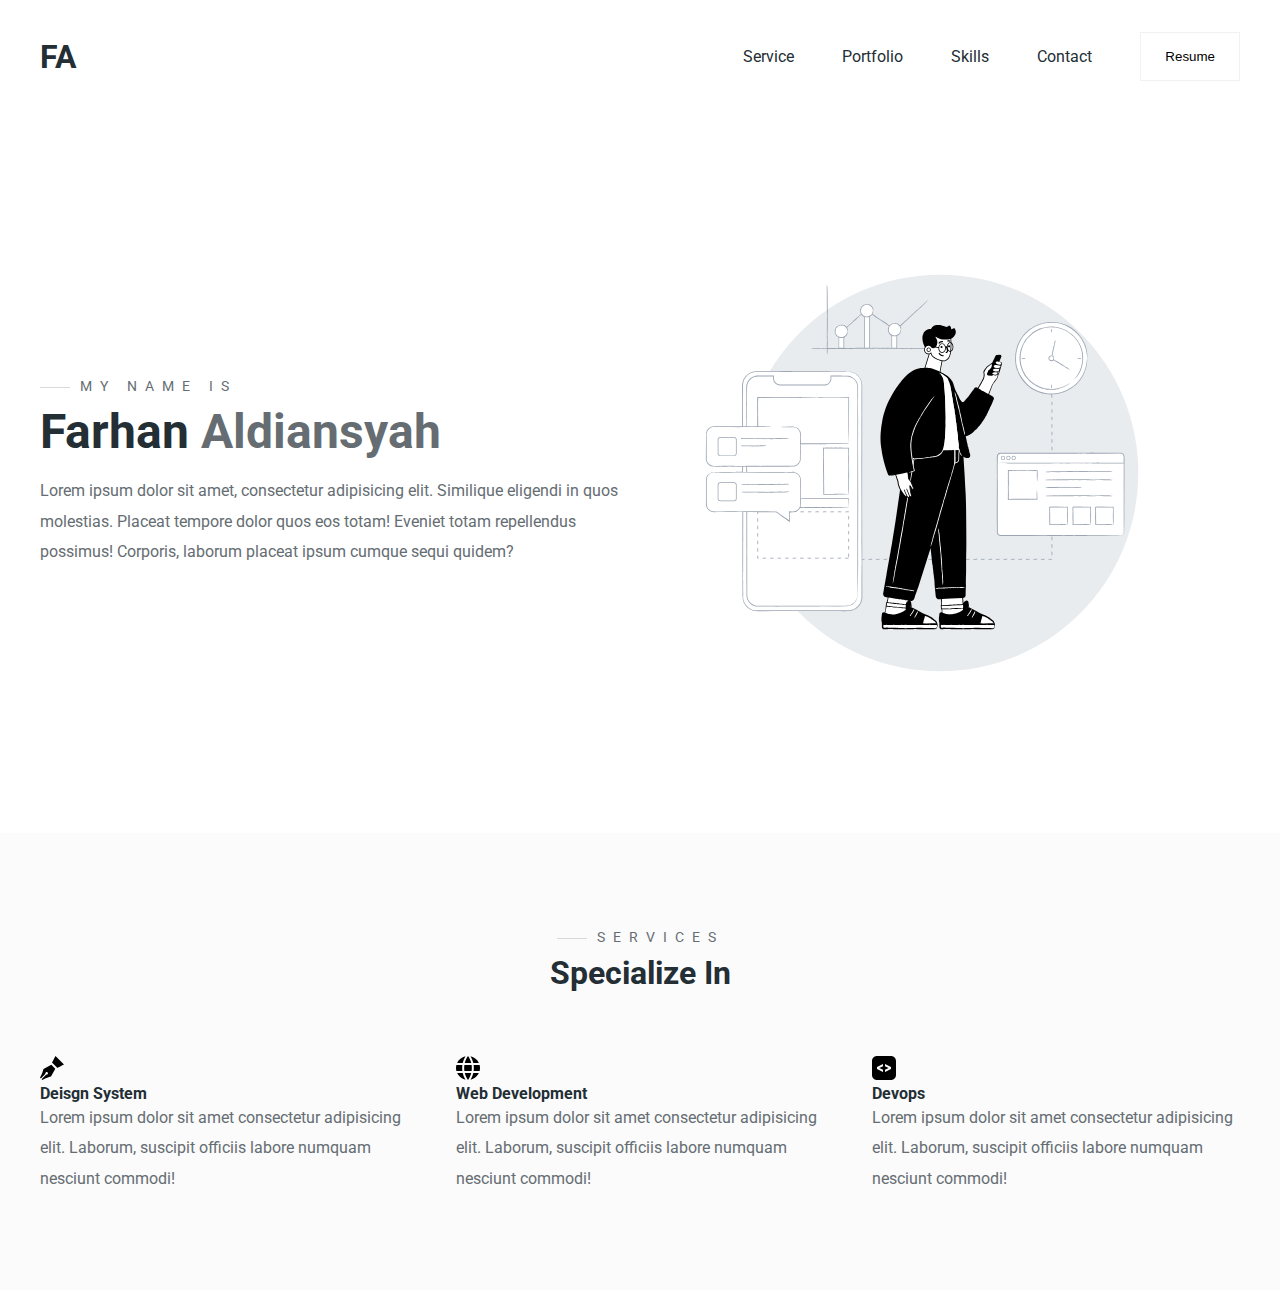
==== Portofolio-2024/index.html @ 4691fdae "first commit project" ====
<!DOCTYPE html>
<html lang="en">
   <head>
      <meta charset="UTF-8" />
      <meta http-equiv="X-UA-Compatible" content="IE-edge" />
      <meta name="viewport" content="width=device-width, initial-scale=1.0" />
      <title>Nanut Dev</title>
      <link rel="stylesheet" href="styles/style.css" />
   </head>
   <body>
      <!-- Header -->
      <header>
         <div class="main-container">
            <!-- Navigation -->
            <div class="nav">
               <div class="logo">
                  <a href="/">FA</a>
               </div>
               <nav>
                  <ul>
                     <li><a href="#services">Service</a></li>
                     <li><a href="#portfolios">Portfolio</a></li>
                     <li><a href="#skills">Skills</a></li>
                     <li><a href="#contact">Contact</a></li>
                     <li>
                        <a href="/resume.pdf" target="_blank">
                           <button class="btn">Resume</button>
                        </a>
                     </li>
                  </ul>
               </nav>
               <div class="burger">
                  <div class="line-1"></div>
                  <div class="line-2"></div>
                  <div class="line-3"></div>
               </div>
            </div>

            <!-- Hero Section -->
            <section id="hero">
               <div class="hero-left">
                  <h3 class="pre-title">My name is</h3>
                  <h1 class="hero-name">Farhan <span>Aldiansyah</span></h1>
                  <p>
                     Lorem ipsum dolor sit amet, consectetur adipisicing elit.
                     Similique eligendi in quos molestias. Placeat tempore dolor
                     quos eos totam! Eveniet totam repellendus possimus!
                     Corporis, laborum placeat ipsum cumque sequi quidem?
                  </p>
               </div>
               <div class="hero-right">
                  <img src="./images/hero2.svg" alt="Person standing" />
               </div>
            </section>
         </div>
      </header>
      <!-- End of header -->

      <!-- Services -->
      <section id="services">
         <div class="services main-container">
            <h3 class="pre-title">Services</h3>
            <h1 class="section-title services-title">Specialize In</h1>
            <div class="grid-3">
               <div class="service">
                  <!-- Service 1 -->
                  <div class="service-icon">
                     <svg
                        xmlns="http://www.w3.org/2000/svg"
                        width="24"
                        height="24"
                        viewBox="0 0 24 24">
                        <path
                           d="M12.014 6.54s2.147-3.969 3.475-6.54l8.511 8.511c-2.583 1.321-6.556 3.459-6.556 3.459l-5.43-5.43zm-8.517 6.423s-1.339 5.254-3.497 8.604l.827.826 3.967-3.967c.348-.348.569-.801.629-1.288.034-.27.153-.532.361-.74.498-.498 1.306-.498 1.803 0 .498.499.498 1.305 0 1.803-.208.209-.469.328-.74.361-.488.061-.94.281-1.288.63l-3.967 3.968.826.84c3.314-2.133 8.604-3.511 8.604-3.511l4.262-7.837-3.951-3.951-7.836 4.262z" />
                     </svg>
                  </div>
                  <h4>Deisgn System</h4>
                  <p>
                     Lorem ipsum dolor sit amet consectetur adipisicing elit.
                     Laborum, suscipit officiis labore numquam nesciunt commodi!
                  </p>
               </div>

               <div class="service">
                  <!-- Service 2 -->
                  <div class="service-icon">
                     <svg
                        width="24"
                        height="24"
                        xmlns="http://www.w3.org/2000/svg"
                        fill-rule="evenodd"
                        clip-rule="evenodd">
                        <path
                           d="M15.246 17c-.927 3.701-2.547 6-3.246 7-.699-1-2.32-3.298-3.246-7h6.492zm7.664 0c-1.558 3.391-4.65 5.933-8.386 6.733 1.315-2.068 2.242-4.362 2.777-6.733h5.609zm-21.82 0h5.609c.539 2.386 1.47 4.678 2.777 6.733-3.736-.8-6.828-3.342-8.386-6.733zm14.55-2h-7.28c-.29-1.985-.29-4.014 0-6h7.281c.288 1.986.288 4.015-.001 6zm-9.299 0h-5.962c-.248-.958-.379-1.964-.379-3s.131-2.041.379-3h5.962c-.263 1.988-.263 4.012 0 6zm17.28 0h-5.963c.265-1.988.265-4.012.001-6h5.962c.247.959.379 1.964.379 3s-.132 2.042-.379 3zm-8.375-8h-6.492c.925-3.702 2.546-6 3.246-7 1.194 1.708 2.444 3.799 3.246 7zm-8.548-.001h-5.609c1.559-3.39 4.651-5.932 8.387-6.733-1.237 1.94-2.214 4.237-2.778 6.733zm16.212 0h-5.609c-.557-2.462-1.513-4.75-2.778-6.733 3.736.801 6.829 3.343 8.387 6.733z" />
                     </svg>
                  </div>
                  <h4>Web Development</h4>
                  <p>
                     Lorem ipsum dolor sit amet consectetur adipisicing elit.
                     Laborum, suscipit officiis labore numquam nesciunt commodi!
                  </p>
               </div>

               <div class="service">
                  <!-- Service 3 -->
                  <div class="service-icon">
                     <svg
                        xmlns="http://www.w3.org/2000/svg"
                        width="24"
                        height="24"
                        viewBox="0 0 24 24">
                        <path
                           d="M19 0h-14c-2.761 0-5 2.239-5 5v14c0 2.761 2.239 5 5 5h14c2.762 0 5-2.239 5-5v-14c0-2.761-2.238-5-5-5zm-8 10.199l-3.64 1.801 3.64 1.796v2.204l-6-2.935v-2.131l6-2.934v2.199zm8 2.866l-6 2.935v-2.204l3.64-1.796-3.64-1.801v-2.199l6 2.935v2.13z" />
                     </svg>
                  </div>
                  <h4>Devops</h4>
                  <p>
                     Lorem ipsum dolor sit amet consectetur adipisicing elit.
                     Laborum, suscipit officiis labore numquam nesciunt commodi!
                  </p>
               </div>
            </div>
         </div>
      </section>
      <!-- End of section services -->
   </body>
</html>
---- Portofolio-2024/styles/style.css ----
/* Google fonts */
@import url("https://fonts.googleapis.com/css2?family=Poppins:wght@400;500;700&family=Roboto:wght@400;500;700;900&display=swap");

/* Variables */
:root {
   --primaryTextColor: #232e35;
   --secondaryTextColor: #656d72;

   --borderColor: #f1f1f1;
   --lineColor: #d9d9d9;

   --primaryBackgroundColor: #fff;
   --secondaryBackgroundColor: #fbfbfb;
   --thirdBackgroundColor: #f5f3fe;

   --primaryIconColor: #7e74f1;
   --secondaryIconColorHover: #5d51e8;

   --sectionPadding: 6rem 0;

   --itemBorderRadius: 0.7rem;
}

* {
   margin: 0;
   padding: 0;
   box-sizing: border-box;
}

body {
   font-family: "Roboto", sans-serif;
}

h1,
h2,
h3,
h4,
h5,
h6,
strong {
   color: var(--primaryTextColor);
}

p {
   font-size: 1rem; /* 16px */
   line-height: 1.9rem;
}

p,
span,
label,
input,
textarea,
li {
   color: var(--secondaryTextColor);
}

a {
   text-decoration: none;
}

.main-container {
   width: 1200px;
   margin: 0 auto;
}

@media screen and (max-width: 1200px) {
   .main-container {
      width: 90%;
   }
}

/* Buttons */
.btn {
   padding: 1rem 1.5rem;
   background: white;
   border: 1.5px solid var(--borderColor);
   cursor: pointer;
   transition: 0.2s ease-in-out;
}

.btn:hover {
   box-shadow: rgba(0, 0, 0, 0.4) 0px 3px 5px;
}

/* Titles */
.section-title {
   margin: 0.5rem 0 4rem;
   font-size: 2rem;
}

.pre-title {
   text-transform: uppercase;
   letter-spacing: 0.5rem;
   color: var(--secondaryTextColor);
   position: relative;
   padding-left: 40px;
   width: fit-content;
   font-weight: 400;
   font-size: 0.9rem;
}

.pre-title::before {
   content: "";
   width: 30px;
   height: 1px;
   background: var(--lineColor);
   position: absolute;
   display: block;
   left: 0;
   top: 50%;
}

/* Navigation Menu and Logo */
.nav {
   display: flex;
   justify-content: space-between;
   padding: 2rem 0;
}

.nav ul {
   list-style: none;
   display: flex;
   gap: 3rem;
}

.logo {
   display: flex;
   align-items: center;
   font-weight: 700;
   font-size: 2rem;
}

.logo a {
   color: var(--primaryTextColor);
}

.nav ul li {
   display: flex;
   align-items: center;
}

.nav ul li a {
   color: var(--primaryTextColor);
}

.burger div {
   width: 25px;
   height: 2px;
   background-color: #000;
   margin: 7px;
   transition: all 0.3s;
   z-index: 99;
}

.burger {
   display: none;
   z-index: 99;
   position: fixed;
   top: 33px;
   right: 35px;
}

/* Hero section */
#hero {
   height: 720px;
   display: grid;
   grid-template-columns: 1fr 1fr;
   align-items: center;
}

.hero-name {
   font-size: 3rem;
   font-weight: 700;
   margin: 0.5rem 0 1rem;
}

.hero-right img {
   width: 90%;
}

.hero-right {
   display: flex;
   justify-content: center;
}

/* Section services */
#services {
   background: var(--secondaryBackgroundColor);
   padding: var(--sectionPadding);
}

.services .pre-title {
   margin: 0 auto;
}

.services-title {
   text-align: center;
}

/* Layout */
.grid-3 {
   display: grid;
   grid-template-columns: repeat(auto-fit, minmax(250px, 1fr));
   gap: 3rem;
}
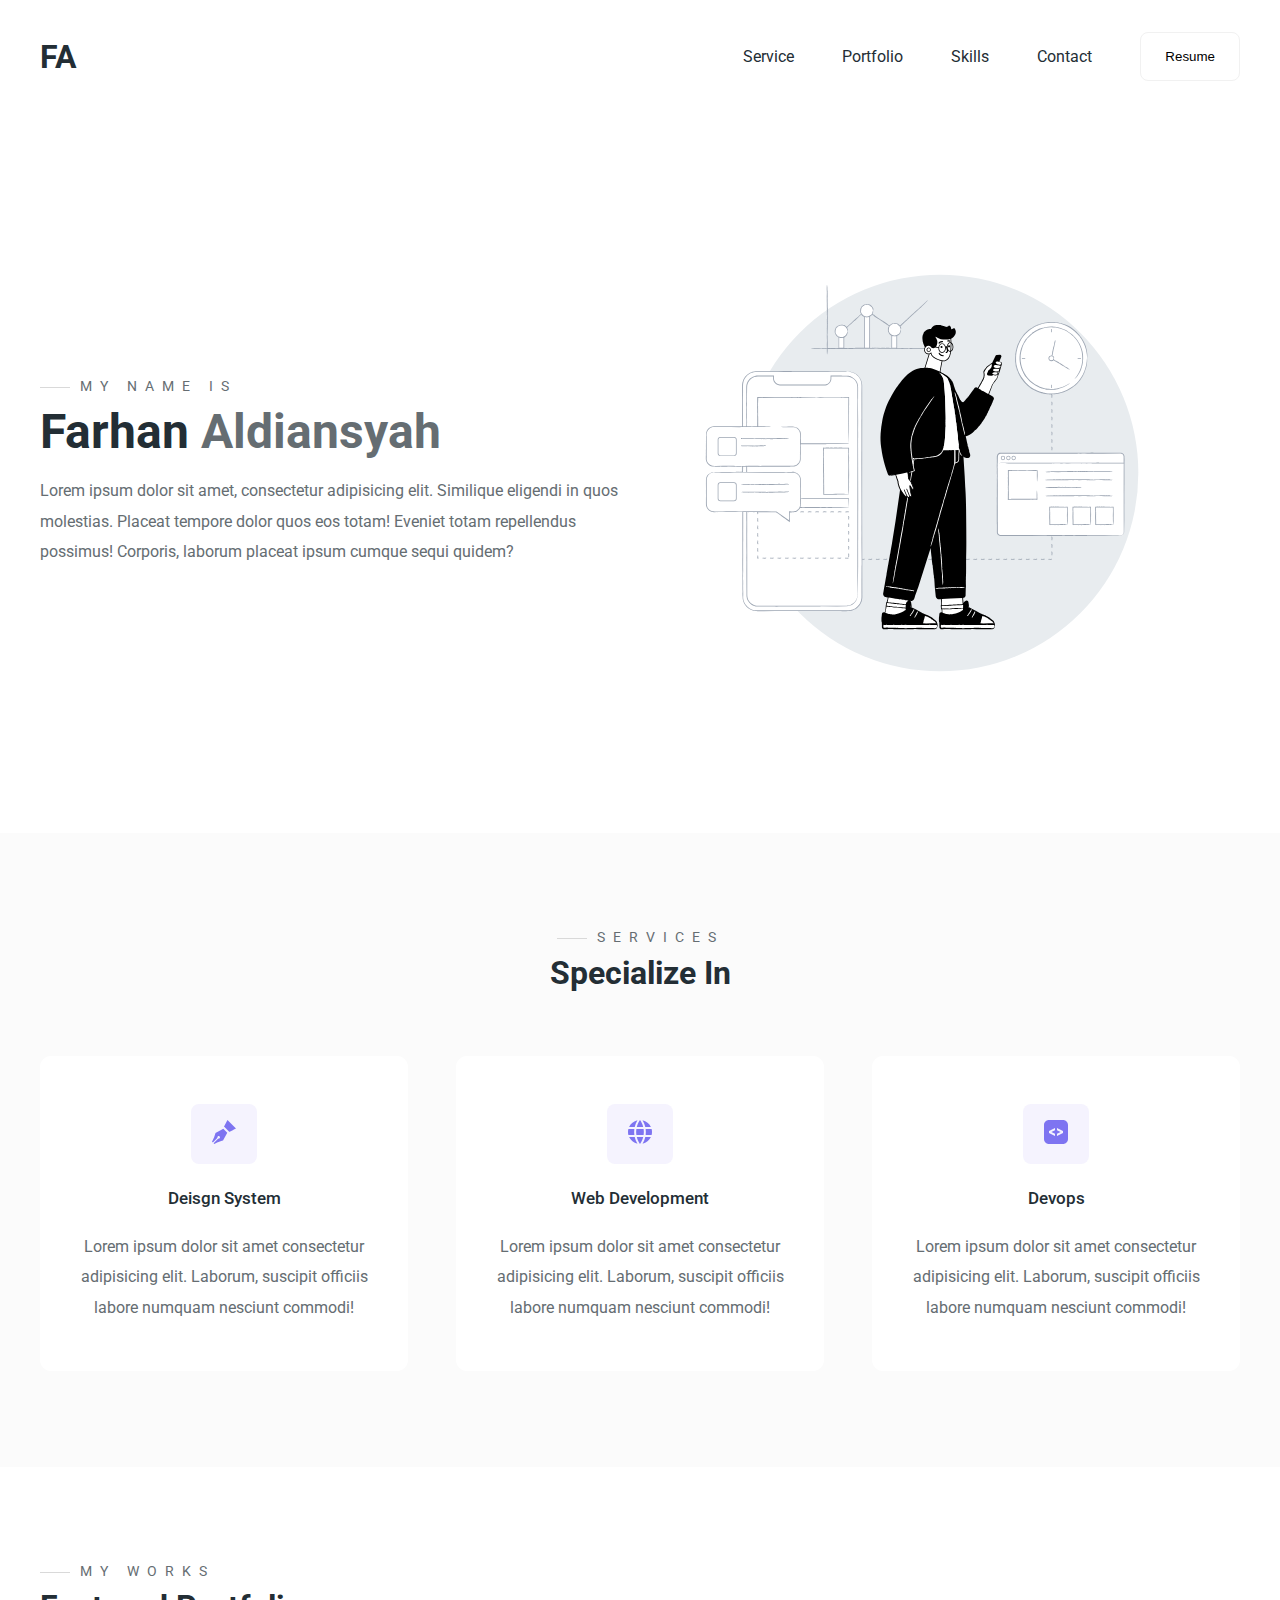
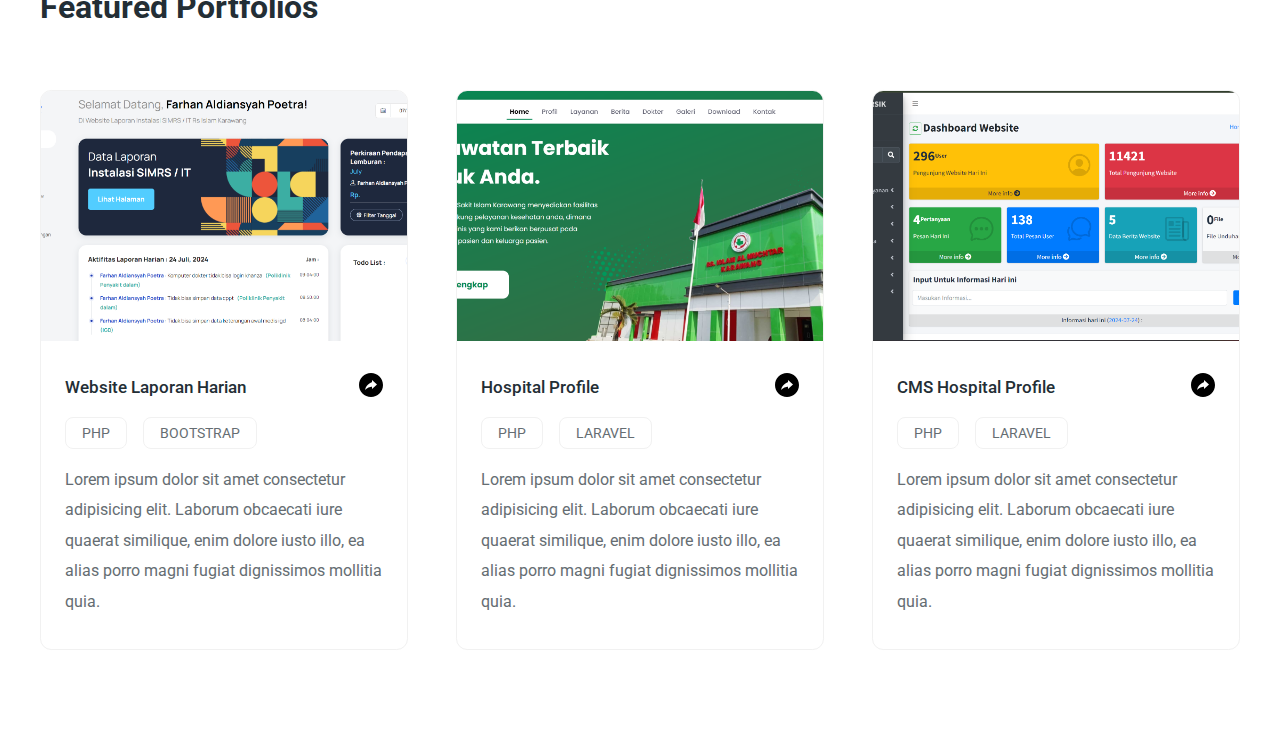
==== commit bc97ccb1: "update portfolio web 2024" ====
--- a/Portofolio-2024/index.html
+++ b/Portofolio-2024/index.html
@@ -123,5 +123,118 @@
          </div>
       </section>
       <!-- End of section services -->
+
+      <!-- Portfolio -->
+      <section id="portfolios">
+         <div class="portfolios main-container">
+            <h3 class="pre-title">My Works</h3>
+            <h1 class="section-title">Featured Portfolios</h1>
+
+            <div class="grid-3">
+               <!-- portfolio-1 -->
+               <div class="portfolio">
+                  <div class="portfolio-cover">
+                     <img
+                        src="./images/portfolio/pr-1.png"
+                        alt="Portfolio sistem laporan harian" />
+                  </div>
+                  <div class="portfolio-info">
+                     <div class="portfolio-title">
+                        <h4>Website Laporan Harian</h4>
+                        <a href="/" class="portfolio-link">
+                           <svg
+                              xmlns="http://www.w3.org/2000/svg"
+                              width="24"
+                              height="24"
+                              viewBox="0 0 24 24">
+                              <path
+                                 d="M12 0c-6.627 0-12 5.373-12 12s5.373 12 12 12 12-5.373 12-12-5.373-12-12-12zm1 15.889v-2.223s-3.78-.114-7 3.333c1.513-6.587 7-7.778 7-7.778v-2.221l5 4.425-5 4.464z" />
+                           </svg>
+                        </a>
+                     </div>
+                     <div class="portfolio-tags">
+                        <div>PHP</div>
+                        <div>BOOTSTRAP</div>
+                     </div>
+                     <p>
+                        Lorem ipsum dolor sit amet consectetur adipisicing elit.
+                        Laborum obcaecati iure quaerat similique, enim dolore
+                        iusto illo, ea alias porro magni fugiat dignissimos
+                        mollitia quia.
+                     </p>
+                  </div>
+               </div>
+
+               <!-- portfolio-2 -->
+               <div class="portfolio">
+                  <div class="portfolio-cover">
+                     <img
+                        src="./images/portfolio/pr-2.png"
+                        alt="Portfolio sistem laporan harian" />
+                  </div>
+                  <div class="portfolio-info">
+                     <div class="portfolio-title">
+                        <h4>Hospital Profile</h4>
+                        <a href="/" class="portfolio-link">
+                           <svg
+                              xmlns="http://www.w3.org/2000/svg"
+                              width="24"
+                              height="24"
+                              viewBox="0 0 24 24">
+                              <path
+                                 d="M12 0c-6.627 0-12 5.373-12 12s5.373 12 12 12 12-5.373 12-12-5.373-12-12-12zm1 15.889v-2.223s-3.78-.114-7 3.333c1.513-6.587 7-7.778 7-7.778v-2.221l5 4.425-5 4.464z" />
+                           </svg>
+                        </a>
+                     </div>
+                     <div class="portfolio-tags">
+                        <div>PHP</div>
+                        <div>LARAVEL</div>
+                     </div>
+                     <p>
+                        Lorem ipsum dolor sit amet consectetur adipisicing elit.
+                        Laborum obcaecati iure quaerat similique, enim dolore
+                        iusto illo, ea alias porro magni fugiat dignissimos
+                        mollitia quia.
+                     </p>
+                  </div>
+               </div>
+
+               <!-- portfolio-3 -->
+               <div class="portfolio">
+                  <div class="portfolio-cover">
+                     <img
+                        src="./images/portfolio/pr-3.png"
+                        alt="Portfolio sistem laporan harian" />
+                  </div>
+                  <div class="portfolio-info">
+                     <div class="portfolio-title">
+                        <h4>CMS Hospital Profile</h4>
+                        <a href="/" class="portfolio-link">
+                           <svg
+                              xmlns="http://www.w3.org/2000/svg"
+                              width="24"
+                              height="24"
+                              viewBox="0 0 24 24">
+                              <path
+                                 d="M12 0c-6.627 0-12 5.373-12 12s5.373 12 12 12 12-5.373 12-12-5.373-12-12-12zm1 15.889v-2.223s-3.78-.114-7 3.333c1.513-6.587 7-7.778 7-7.778v-2.221l5 4.425-5 4.464z" />
+                           </svg>
+                        </a>
+                     </div>
+                     <div class="portfolio-tags">
+                        <div>PHP</div>
+                        <div>LARAVEL</div>
+                     </div>
+                     <p>
+                        Lorem ipsum dolor sit amet consectetur adipisicing elit.
+                        Laborum obcaecati iure quaerat similique, enim dolore
+                        iusto illo, ea alias porro magni fugiat dignissimos
+                        mollitia quia.
+                     </p>
+                  </div>
+               </div>
+            </div>
+         </div>
+      </section>
+      <!-- End of portfolio -->
    </body>
 </html>
--- a/Portofolio-2024/styles/style.css
+++ b/Portofolio-2024/styles/style.css
@@ -75,6 +75,7 @@
    padding: 1rem 1.5rem;
    background: white;
    border: 1.5px solid var(--borderColor);
+   border-radius: 0.5rem;
    cursor: pointer;
    transition: 0.2s ease-in-out;
 }
@@ -111,6 +112,13 @@
    top: 50%;
 }
 
+/* Layout */
+.grid-3 {
+   display: grid;
+   grid-template-columns: repeat(auto-fit, minmax(250px, 1fr));
+   gap: 3rem;
+}
+
 /* Navigation Menu and Logo */
 .nav {
    display: flex;
@@ -198,9 +206,86 @@
    text-align: center;
 }
 
-/* Layout */
-.grid-3 {
-   display: grid;
-   grid-template-columns: repeat(auto-fit, minmax(250px, 1fr));
-   gap: 3rem;
-}
+.service {
+   padding: 3rem 2rem;
+   text-align: center;
+   background: var(--primaryBackgroundColor);
+   border-radius: var(--itemBorderRadius);
+}
+
+.service h4 {
+   margin: 1.5rem 0;
+   font-weight: 500;
+   font-size: 1.05rem;
+}
+
+.service-icon {
+   background: var(--thirdBackgroundColor);
+   width: fit-content;
+   margin: 0 auto;
+   padding: 1rem 1.3rem;
+   border-radius: 0.5rem;
+}
+
+.service-icon svg {
+   fill: var(--primaryIconColor);
+}
+
+/* Portfolio Section */
+#portfolios {
+   padding: var(--sectionPadding);
+}
+
+.portfolio {
+   border-radius: var(--itemBorderRadius);
+   overflow: hidden;
+   border: 1px solid var(--borderColor);
+}
+
+.portfolio-cover {
+   height: 250px;
+}
+
+.portfolio-cover img {
+   width: 100%;
+   height: 100%;
+   object-fit: cover;
+}
+
+.portfolio-info {
+   padding: 2rem 1.5rem;
+}
+
+.portfolio-title {
+   display: flex;
+   justify-content: space-between;
+   align-items: center;
+   gap: 1rem;
+}
+
+.portfolio-title h4 {
+   font-weight: 500;
+   font-size: 1.05rem;
+}
+
+.portfolio-title a svg:hover {
+   fill: var(--primaryIconColor);
+}
+
+.portfolio-title a svg {
+   transition: 0.2s ease-in-out;
+}
+
+.portfolio-tags {
+   display: flex;
+   gap: 1rem;
+   padding: 1rem 0;
+}
+
+.portfolio-tags div {
+   font-size: 0.9rem;
+   border: 1px solid var(--borderColor);
+   border-radius: 0.5rem;
+   padding: 0.4rem 1rem;
+   color: var(--secondaryTextColor);
+}
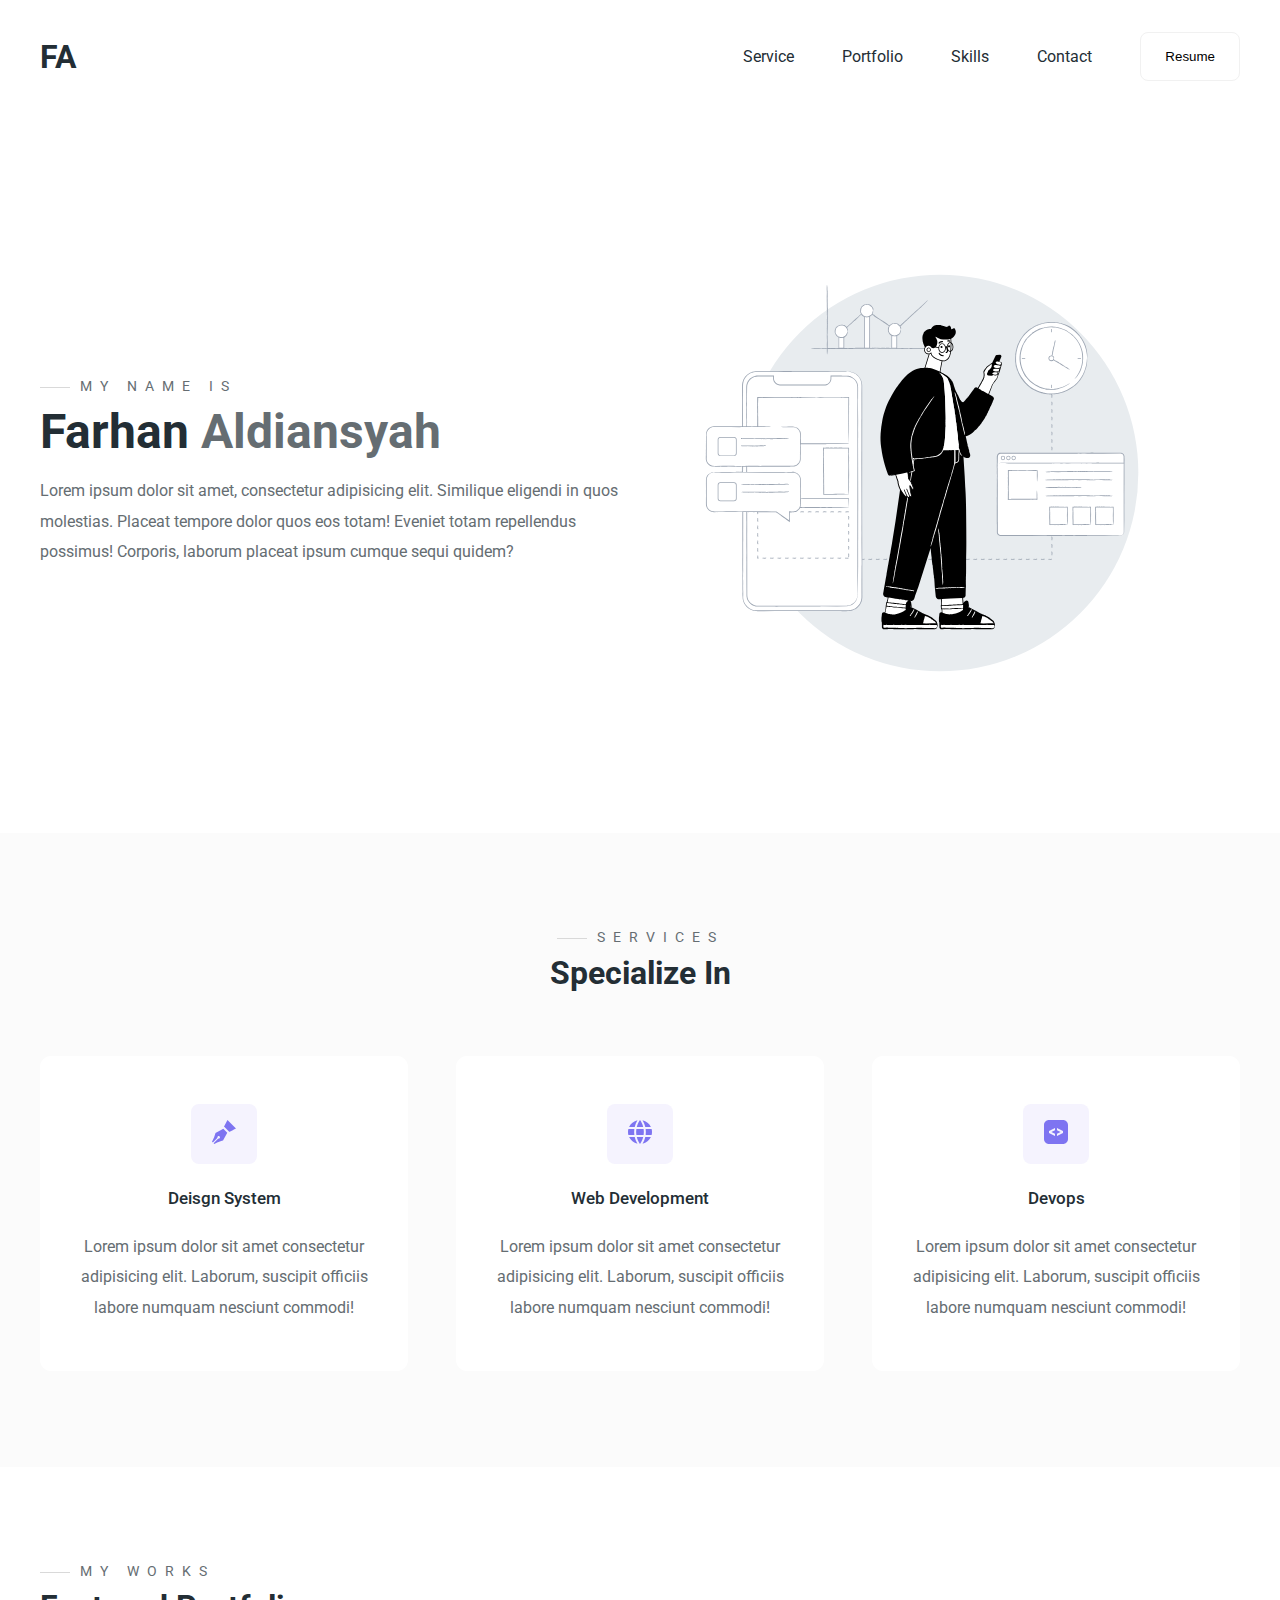
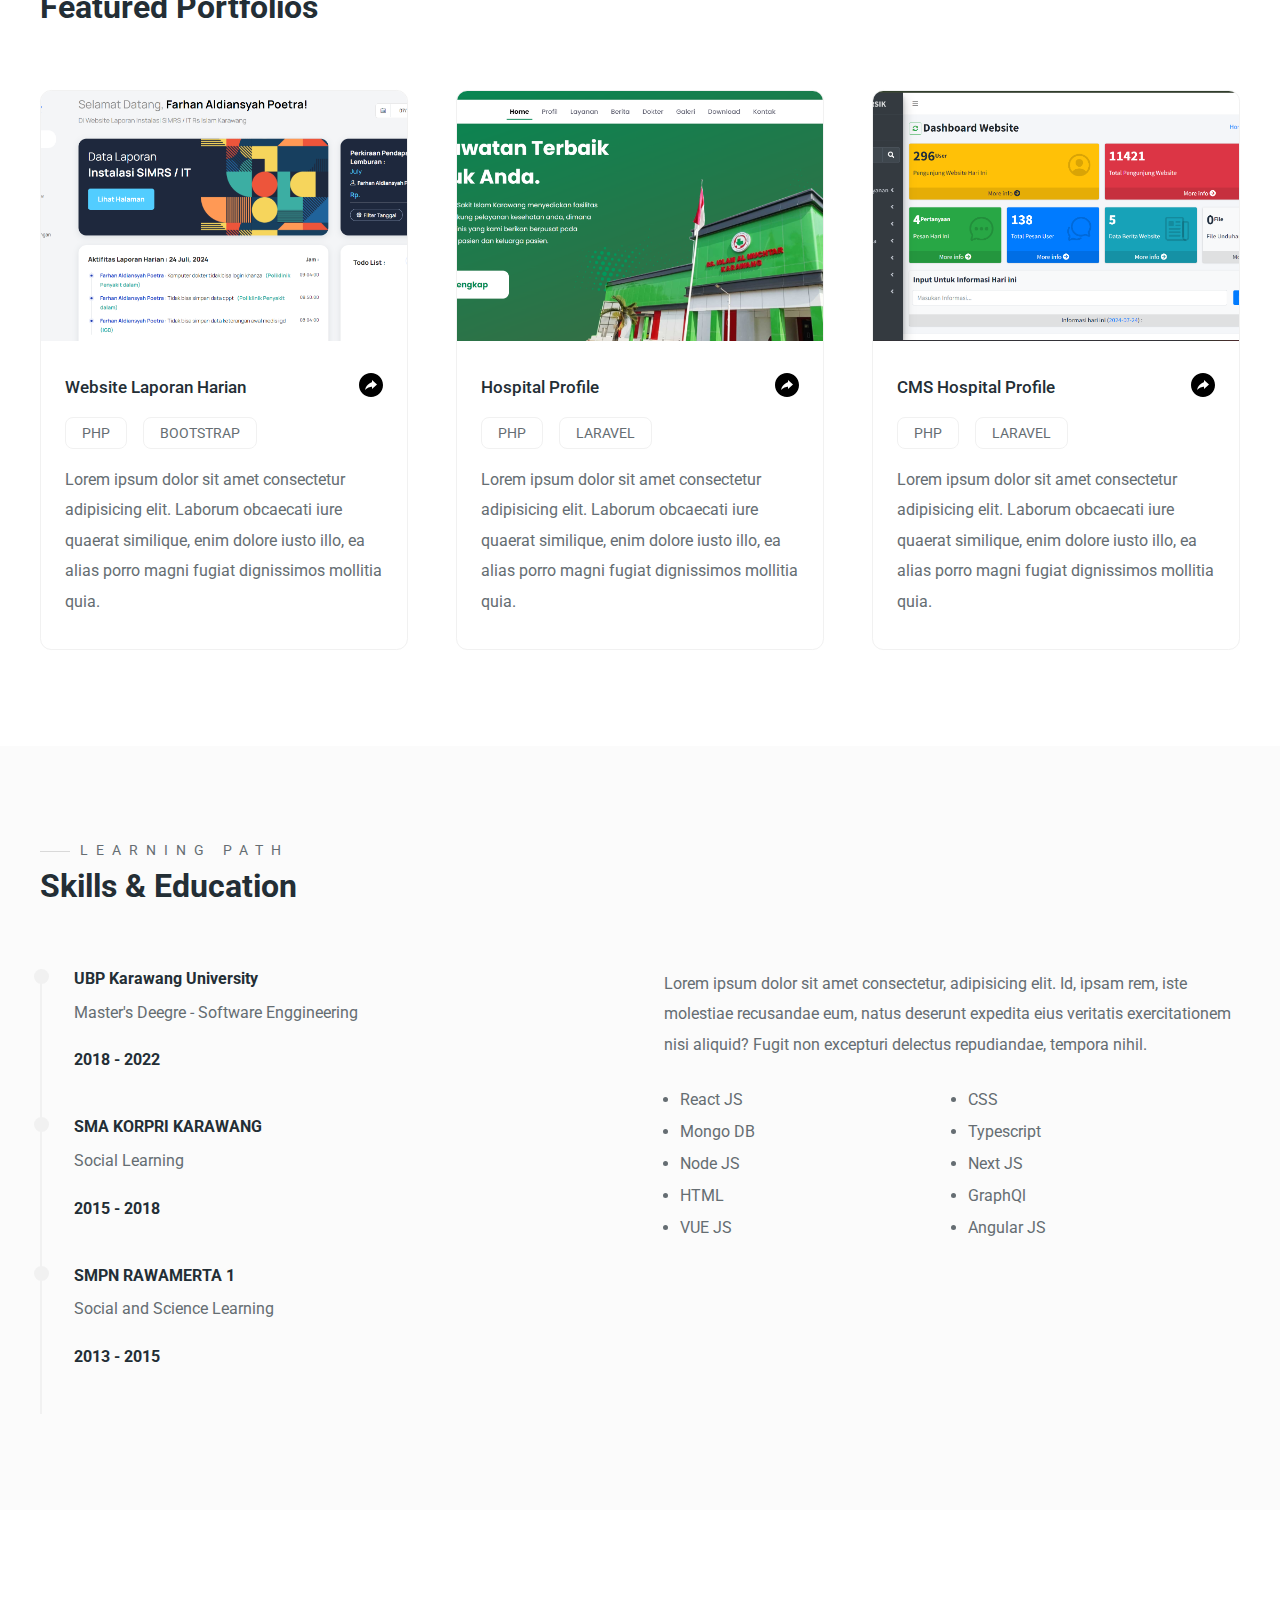
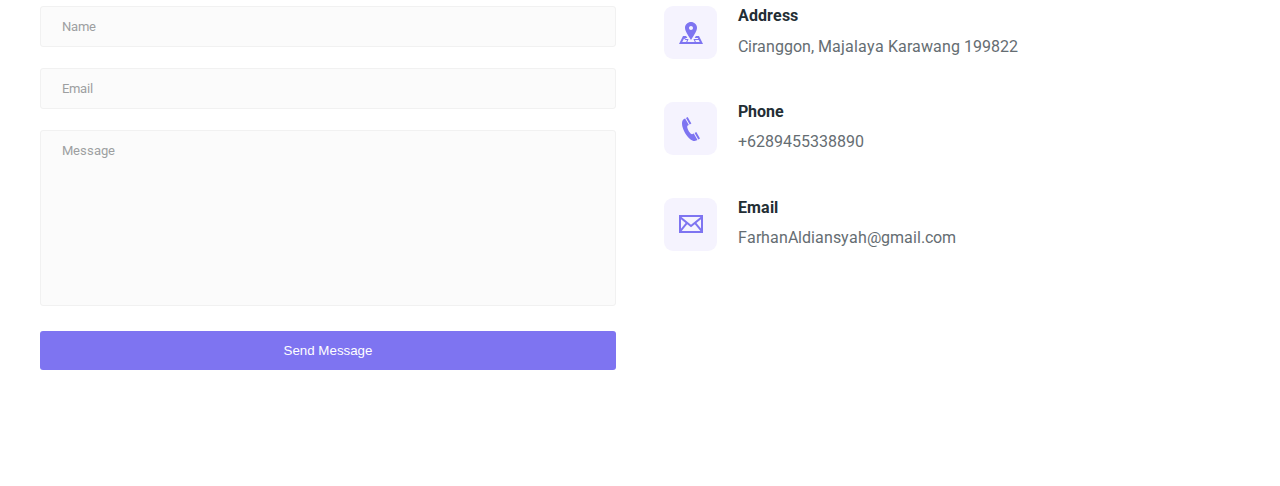
==== commit be5f9df1: "update portfolio web" ====
--- a/Portofolio-2024/index.html
+++ b/Portofolio-2024/index.html
@@ -236,5 +236,164 @@
          </div>
       </section>
       <!-- End of portfolio -->
+
+      <!-- Skills & Education -->
+      <section id="skills">
+         <div class="skills main-container">
+            <h4 class="pre-title">Learning Path</h4>
+            <h1 class="section-title">Skills & Education</h1>
+
+            <div class="skills-grid">
+               <div class="skills-left">
+                  <!-- Education 1 -->
+                  <div class="education">
+                     <div class="line">
+                        <div></div>
+                     </div>
+                     <div class="education-info">
+                        <h4 class="education-title">UBP Karawang University</h4>
+                        <p>Master's Deegre - Software Enggineering</p>
+                        <h4 class="education-years">2018 - 2022</h4>
+                     </div>
+                  </div>
+
+                  <!-- Education 2 -->
+                  <div class="education">
+                     <div class="line">
+                        <div></div>
+                     </div>
+                     <div class="education-info">
+                        <h4 class="education-title">SMA KORPRI KARAWANG</h4>
+                        <p>Social Learning</p>
+                        <h4 class="education-years">2015 - 2018</h4>
+                     </div>
+                  </div>
+
+                  <!-- Education 3 -->
+                  <div class="education">
+                     <div class="line">
+                        <div></div>
+                     </div>
+                     <div class="education-info">
+                        <h4 class="education-title">SMPN RAWAMERTA 1</h4>
+                        <p>Social and Science Learning</p>
+                        <h4 class="education-years">2013 - 2015</h4>
+                     </div>
+                  </div>
+               </div>
+               <div class="skills-right">
+                  <p>
+                     Lorem ipsum dolor sit amet consectetur, adipisicing elit.
+                     Id, ipsam rem, iste molestiae recusandae eum, natus
+                     deserunt expedita eius veritatis exercitationem nisi
+                     aliquid? Fugit non excepturi delectus repudiandae, tempora
+                     nihil.
+                  </p>
+
+                  <div class="skills-list">
+                     <ul>
+                        <li>React JS</li>
+                        <li>Mongo DB</li>
+                        <li>Node JS</li>
+                        <li>HTML</li>
+                        <li>VUE JS</li>
+                     </ul>
+
+                     <ul>
+                        <li>CSS</li>
+                        <li>Typescript</li>
+                        <li>Next JS</li>
+                        <li>GraphQl</li>
+                        <li>Angular JS</li>
+                     </ul>
+                  </div>
+               </div>
+            </div>
+         </div>
+      </section>
+      <!-- End of Skills & Education -->
+
+      <!-- Contact -->
+      <div id="contact">
+         <div class="contact main-container">
+            <div class="contact-left">
+               <form class="contact-form" action="">
+                  <div>
+                     <input type="text" name="name" placeholder="Name" />
+                  </div>
+                  <div>
+                     <input type="email" name="email" placeholder="Email" />
+                  </div>
+                  <div>
+                     <textarea
+                        name="message"
+                        id="message"
+                        cols="30"
+                        rows="10"
+                        placeholder="Message"></textarea>
+                  </div>
+                  <div>
+                     <button class="btn-submit">Send Message</button>
+                  </div>
+               </form>
+            </div>
+            <div class="contact-right">
+               <!-- Item 1 -->
+               <div class="contact-item">
+                  <div class="contact-item-icon">
+                     <svg
+                        xmlns="http://www.w3.org/2000/svg"
+                        width="24"
+                        height="24"
+                        viewBox="0 0 24 24">
+                        <path
+                           d="M12 1c-3.148 0-6 2.553-6 5.702 0 3.148 2.602 6.907 6 12.298 3.398-5.391 6-9.15 6-12.298 0-3.149-2.851-5.702-6-5.702zm0 8c-1.105 0-2-.895-2-2s.895-2 2-2 2 .895 2 2-.895 2-2 2zm8 6h-3.135c-.385.641-.798 1.309-1.232 2h3.131l.5 1h-4.264l-.344.544-.289.456h.558l.858 2h-7.488l.858-2h.479l-.289-.456-.343-.544h-2.042l-1.011-1h2.42c-.435-.691-.848-1.359-1.232-2h-3.135l-4 8h24l-4-8zm-12.794 6h-3.97l1.764-3.528 1.516 1.528h1.549l-.859 2zm8.808-2h3.75l1 2h-3.892l-.858-2z" />
+                     </svg>
+                  </div>
+                  <div class="contact-item-detail">
+                     <h4>Address</h4>
+                     <p>Ciranggon, Majalaya Karawang 199822</p>
+                  </div>
+               </div>
+
+               <!-- Item 2 -->
+               <div class="contact-item">
+                  <div class="contact-item-icon">
+                     <svg
+                        xmlns="http://www.w3.org/2000/svg"
+                        width="24"
+                        height="24"
+                        viewBox="0 0 24 24">
+                        <path
+                           d="M18.48 22.926l-1.193.658c-6.979 3.621-19.082-17.494-12.279-21.484l1.145-.637 3.714 6.467-1.139.632c-2.067 1.245 2.76 9.707 4.879 8.545l1.162-.642 3.711 6.461zm-9.808-22.926l-1.68.975 3.714 6.466 1.681-.975-3.715-6.466zm8.613 14.997l-1.68.975 3.714 6.467 1.681-.975-3.715-6.467z" />
+                     </svg>
+                  </div>
+                  <div class="contact-item-detail">
+                     <h4>Phone</h4>
+                     <p>+6289455338890</p>
+                  </div>
+               </div>
+
+               <!-- Item 3  -->
+               <div class="contact-item">
+                  <div class="contact-item-icon">
+                     <svg
+                        xmlns="http://www.w3.org/2000/svg"
+                        width="24"
+                        height="24"
+                        viewBox="0 0 24 24">
+                        <path
+                           d="M0 3v18h24v-18h-24zm6.623 7.929l-4.623 5.712v-9.458l4.623 3.746zm-4.141-5.929h19.035l-9.517 7.713-9.518-7.713zm5.694 7.188l3.824 3.099 3.83-3.104 5.612 6.817h-18.779l5.513-6.812zm9.208-1.264l4.616-3.741v9.348l-4.616-5.607z" />
+                     </svg>
+                  </div>
+                  <div class="contact-item-detail">
+                     <h4>Email</h4>
+                     <p>FarhanAldiansyah@gmail.com</p>
+                  </div>
+               </div>
+            </div>
+         </div>
+      </div>
+      <!-- End of Contact -->
    </body>
 </html>
--- a/Portofolio-2024/styles/style.css
+++ b/Portofolio-2024/styles/style.css
@@ -289,3 +289,133 @@
    padding: 0.4rem 1rem;
    color: var(--secondaryTextColor);
 }
+
+/* Skills & Education Section */
+#skills {
+   padding: var(--sectionPadding);
+   background: var(--secondaryBackgroundColor);
+}
+
+.skills-grid {
+   display: grid;
+   grid-template-columns: repeat(auto-fit, minmax(350px, 1fr));
+   gap: 3rem;
+}
+
+.education {
+   display: flex;
+   gap: 2rem;
+}
+
+.education .line div {
+   width: 2px;
+   height: 100%;
+   background: var(--borderColor);
+   position: relative;
+}
+
+.education-info p {
+   margin: 0.6rem 0 1.4rem;
+}
+
+.education-years {
+   margin-bottom: 3rem;
+}
+
+/* dot line education */
+.education .line div::before {
+   content: "";
+   width: 15px;
+   height: 15px;
+   background: var(--borderColor);
+   border-radius: 50%;
+   position: absolute;
+   left: -6px;
+}
+
+.skills-list {
+   display: grid;
+   grid-template-columns: 1fr 1fr;
+   margin-top: 1.5rem;
+}
+
+.skills-list ul {
+   line-height: 2rem;
+   padding: 0 1rem;
+}
+
+/* Contact Section */
+#contact {
+   padding: var(--sectionPadding);
+}
+
+.contact {
+   display: grid;
+   grid-template-columns: repeat(auto-fit, minmax(350px, 1fr));
+   gap: 3rem;
+}
+
+.contact-form div {
+   margin-bottom: 1.3rem;
+}
+
+.contact-form input,
+.contact-form textarea {
+   width: 100%;
+   padding: 0.75rem 1.3rem;
+   font-family: "Roboto", sans-serif;
+   background: var(--secondaryBackgroundColor);
+   border: 1px solid var(--borderColor);
+   border-radius: 3px;
+   resize: none;
+}
+
+.contact-form input::placeholder,
+.contact-form textarea::placeholder {
+   color: #9d9fa1;
+}
+
+.contact-form input:focus,
+.contact-form textarea:focus {
+   outline: none;
+   border: 1px solid #7d7d7d;
+}
+
+.btn-submit {
+   width: 100%;
+   padding: 0.75rem 1.3rem;
+   background-color: var(--primaryIconColor);
+   color: #fff;
+   border: none;
+   border-radius: 3px;
+   cursor: pointer;
+   transition: 0.2s ease-in-out;
+}
+
+.btn-submit:hover {
+   background-color: var(--secondaryIconColorHover);
+}
+
+.contact-item {
+   display: flex;
+   gap: 1.3rem;
+   margin-bottom: 2.5rem;
+}
+
+.contact-item-icon {
+   background: var(--thirdBackgroundColor);
+   width: 53px;
+   height: 53px;
+   border-radius: 9px;
+   display: flex;
+   justify-content: center;
+   align-items: center;
+}
+
+.contact-item-icon svg {
+   fill: var(--primaryIconColor);
+}
+
+.contact-item-detail h4 {
+   margin-bottom: 0.4rem;
+}
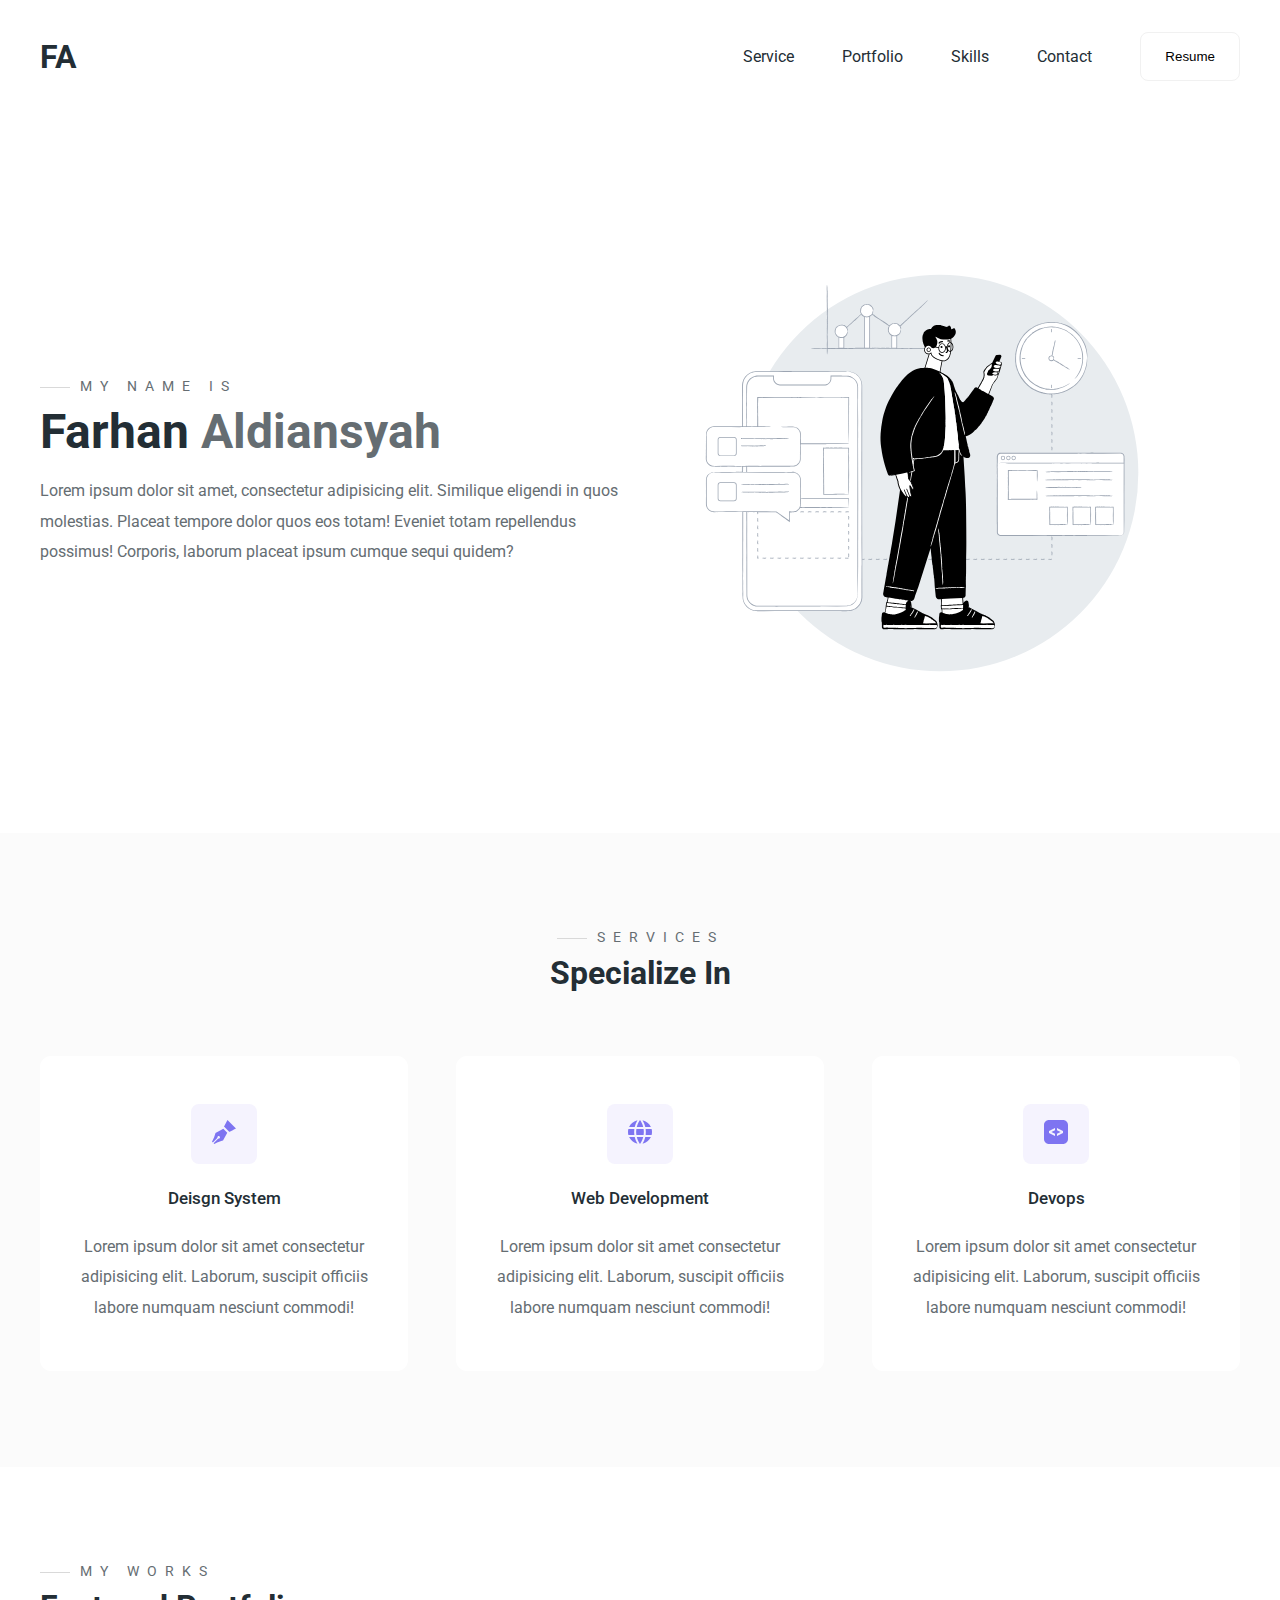
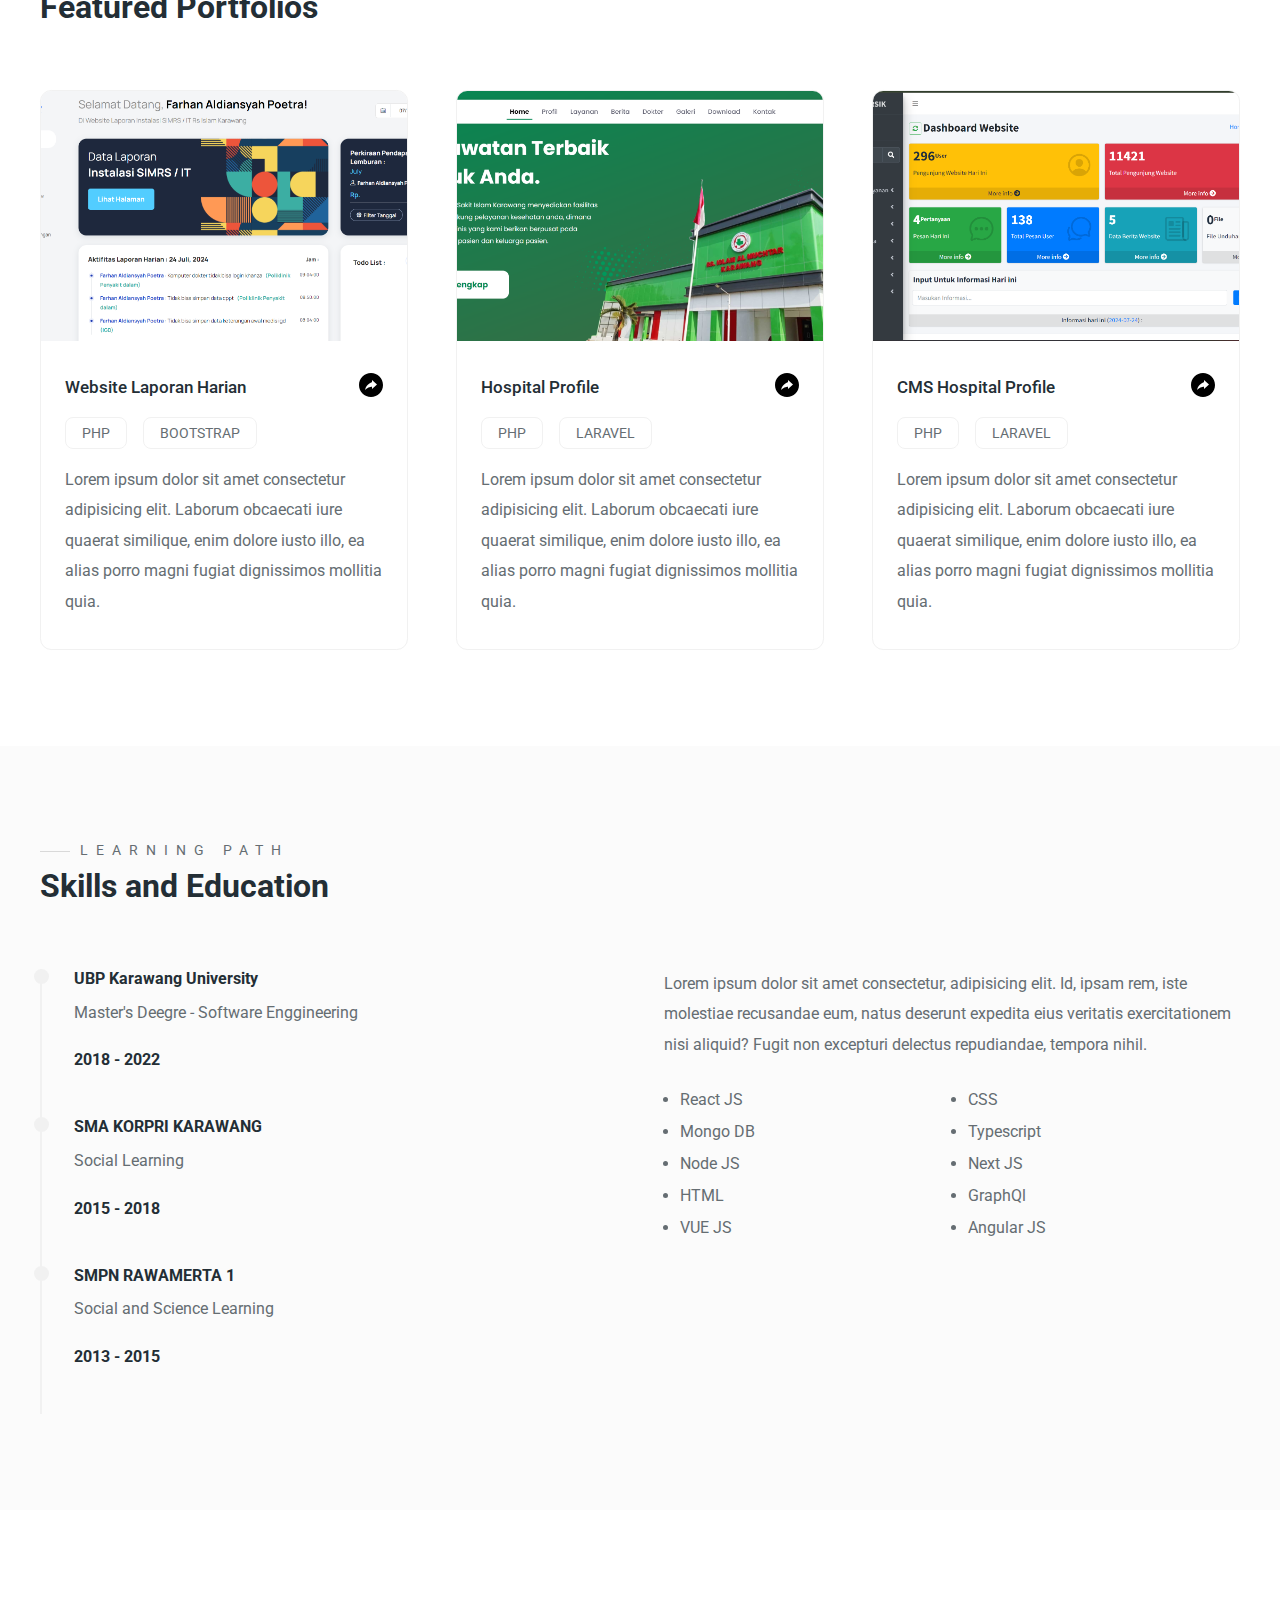
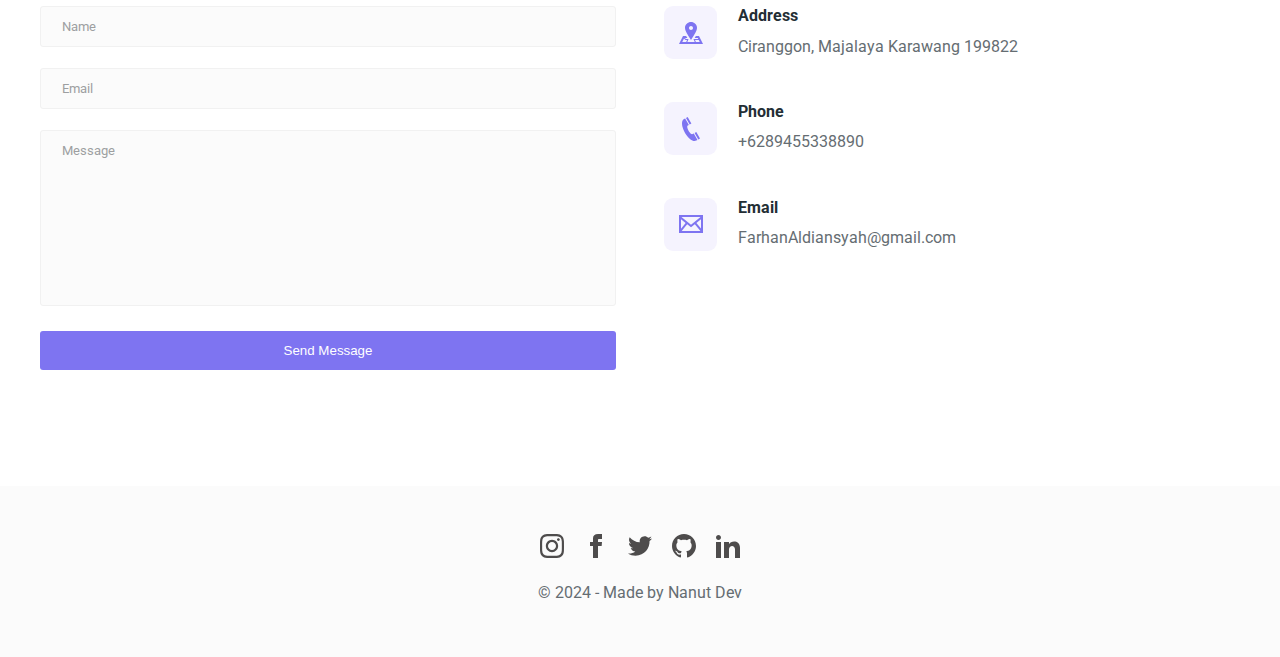
==== commit 858bf608: "update portfolio web" ====
--- a/Portofolio-2024/index.html
+++ b/Portofolio-2024/index.html
@@ -6,6 +6,7 @@
       <meta name="viewport" content="width=device-width, initial-scale=1.0" />
       <title>Nanut Dev</title>
       <link rel="stylesheet" href="styles/style.css" />
+      <link rel="stylesheet" href="styles/responsive.css" />
    </head>
    <body>
       <!-- Header -->
@@ -241,7 +242,7 @@
       <section id="skills">
          <div class="skills main-container">
             <h4 class="pre-title">Learning Path</h4>
-            <h1 class="section-title">Skills & Education</h1>
+            <h1 class="section-title">Skills and Education</h1>
 
             <div class="skills-grid">
                <div class="skills-left">
@@ -317,7 +318,10 @@
       <div id="contact">
          <div class="contact main-container">
             <div class="contact-left">
-               <form class="contact-form" action="">
+               <form
+                  class="contact-form"
+                  action="https://formspree.io/f/xpwapqeb"
+                  method="POST">
                   <div>
                      <input type="text" name="name" placeholder="Name" />
                   </div>
@@ -395,5 +399,64 @@
          </div>
       </div>
       <!-- End of Contact -->
+
+      <!-- Footer -->
+      <footer>
+         <div class="footer-icons">
+            <a href="">
+               <svg
+                  xmlns="http://www.w3.org/2000/svg"
+                  width="24"
+                  height="24"
+                  viewBox="0 0 24 24">
+                  <path
+                     d="M12 2.163c3.204 0 3.584.012 4.85.07 3.252.148 4.771 1.691 4.919 4.919.058 1.265.069 1.645.069 4.849 0 3.205-.012 3.584-.069 4.849-.149 3.225-1.664 4.771-4.919 4.919-1.266.058-1.644.07-4.85.07-3.204 0-3.584-.012-4.849-.07-3.26-.149-4.771-1.699-4.919-4.92-.058-1.265-.07-1.644-.07-4.849 0-3.204.013-3.583.07-4.849.149-3.227 1.664-4.771 4.919-4.919 1.266-.057 1.645-.069 4.849-.069zm0-2.163c-3.259 0-3.667.014-4.947.072-4.358.2-6.78 2.618-6.98 6.98-.059 1.281-.073 1.689-.073 4.948 0 3.259.014 3.668.072 4.948.2 4.358 2.618 6.78 6.98 6.98 1.281.058 1.689.072 4.948.072 3.259 0 3.668-.014 4.948-.072 4.354-.2 6.782-2.618 6.979-6.98.059-1.28.073-1.689.073-4.948 0-3.259-.014-3.667-.072-4.947-.196-4.354-2.617-6.78-6.979-6.98-1.281-.059-1.69-.073-4.949-.073zm0 5.838c-3.403 0-6.162 2.759-6.162 6.162s2.759 6.163 6.162 6.163 6.162-2.759 6.162-6.163c0-3.403-2.759-6.162-6.162-6.162zm0 10.162c-2.209 0-4-1.79-4-4 0-2.209 1.791-4 4-4s4 1.791 4 4c0 2.21-1.791 4-4 4zm6.406-11.845c-.796 0-1.441.645-1.441 1.44s.645 1.44 1.441 1.44c.795 0 1.439-.645 1.439-1.44s-.644-1.44-1.439-1.44z" />
+               </svg>
+            </a>
+            <a href="">
+               <svg
+                  xmlns="http://www.w3.org/2000/svg"
+                  width="24"
+                  height="24"
+                  viewBox="0 0 24 24">
+                  <path
+                     d="M9 8h-3v4h3v12h5v-12h3.642l.358-4h-4v-1.667c0-.955.192-1.333 1.115-1.333h2.885v-5h-3.808c-3.596 0-5.192 1.583-5.192 4.615v3.385z" />
+               </svg>
+            </a>
+            <a href="">
+               <svg
+                  xmlns="http://www.w3.org/2000/svg"
+                  width="24"
+                  height="24"
+                  viewBox="0 0 24 24">
+                  <path
+                     d="M24 4.557c-.883.392-1.832.656-2.828.775 1.017-.609 1.798-1.574 2.165-2.724-.951.564-2.005.974-3.127 1.195-.897-.957-2.178-1.555-3.594-1.555-3.179 0-5.515 2.966-4.797 6.045-4.091-.205-7.719-2.165-10.148-5.144-1.29 2.213-.669 5.108 1.523 6.574-.806-.026-1.566-.247-2.229-.616-.054 2.281 1.581 4.415 3.949 4.89-.693.188-1.452.232-2.224.084.626 1.956 2.444 3.379 4.6 3.419-2.07 1.623-4.678 2.348-7.29 2.04 2.179 1.397 4.768 2.212 7.548 2.212 9.142 0 14.307-7.721 13.995-14.646.962-.695 1.797-1.562 2.457-2.549z" />
+               </svg>
+            </a>
+            <a href="">
+               <svg
+                  xmlns="http://www.w3.org/2000/svg"
+                  width="24"
+                  height="24"
+                  viewBox="0 0 24 24">
+                  <path
+                     d="M12 0c-6.626 0-12 5.373-12 12 0 5.302 3.438 9.8 8.207 11.387.599.111.793-.261.793-.577v-2.234c-3.338.726-4.033-1.416-4.033-1.416-.546-1.387-1.333-1.756-1.333-1.756-1.089-.745.083-.729.083-.729 1.205.084 1.839 1.237 1.839 1.237 1.07 1.834 2.807 1.304 3.492.997.107-.775.418-1.305.762-1.604-2.665-.305-5.467-1.334-5.467-5.931 0-1.311.469-2.381 1.236-3.221-.124-.303-.535-1.524.117-3.176 0 0 1.008-.322 3.301 1.23.957-.266 1.983-.399 3.003-.404 1.02.005 2.047.138 3.006.404 2.291-1.552 3.297-1.23 3.297-1.23.653 1.653.242 2.874.118 3.176.77.84 1.235 1.911 1.235 3.221 0 4.609-2.807 5.624-5.479 5.921.43.372.823 1.102.823 2.222v3.293c0 .319.192.694.801.576 4.765-1.589 8.199-6.086 8.199-11.386 0-6.627-5.373-12-12-12z" />
+               </svg>
+            </a>
+            <a href="">
+               <svg
+                  xmlns="http://www.w3.org/2000/svg"
+                  width="24"
+                  height="24"
+                  viewBox="0 0 24 24">
+                  <path
+                     d="M4.98 3.5c0 1.381-1.11 2.5-2.48 2.5s-2.48-1.119-2.48-2.5c0-1.38 1.11-2.5 2.48-2.5s2.48 1.12 2.48 2.5zm.02 4.5h-5v16h5v-16zm7.982 0h-4.968v16h4.969v-8.399c0-4.67 6.029-5.052 6.029 0v8.399h4.988v-10.131c0-7.88-8.922-7.593-11.018-3.714v-2.155z" />
+               </svg>
+            </a>
+         </div>
+         <p>&#169; 2024 - Made by Nanut Dev</p>
+      </footer>
+      <!-- End of footer -->
    </body>
+   <script src="main.js"></script>
 </html>
--- a/Portofolio-2024/styles/style.css
+++ b/Portofolio-2024/styles/style.css
@@ -419,3 +419,26 @@
 .contact-item-detail h4 {
    margin-bottom: 0.4rem;
 }
+
+/* Footer section */
+footer {
+   padding: 3rem 0;
+   background: var(--secondaryBackgroundColor);
+   text-align: center;
+}
+
+.footer-icons {
+   margin-bottom: 1rem;
+}
+
+.footer-icons a {
+   margin: 0 0.5rem;
+}
+
+.footer-icons svg:hover {
+   fill: #000;
+}
+
+.footer-icons svg {
+   fill: #4e4c4c;
+}
--- a/Portofolio-2024/styles/responsive.css
+++ b/Portofolio-2024/styles/responsive.css
@@ -0,0 +1,123 @@
+@import "./style.css";
+
+@media screen and (max-width: 1000px) {
+   p {
+      font-size: 0.9rem;
+      line-height: 1.8rem;
+   }
+
+   .grid-3 {
+      gap: 1rem;
+   }
+
+   .skills-right ul li {
+      font-size: 0.9rem;
+   }
+}
+
+@media screen and (max-width: 825px) {
+   /* Burger */
+   .burger {
+      display: block;
+      cursor: pointer;
+   }
+
+   .toggle-burger .line-1 {
+      transform: rotate(-45deg) translate(-5px, 7px);
+   }
+
+   .toggle-burger .line-2 {
+      opacity: 0;
+   }
+
+   .toggle-burger .line-3 {
+      transform: rotate(45deg) translate(-5px, -7px);
+   }
+
+   /* Navigation */
+   nav {
+      position: fixed;
+      width: 50%;
+      right: 0;
+      top: 0;
+      height: 100vh;
+      flex-direction: column;
+      background: var(--primaryBackgroundColor);
+      border-left: 1px solid var(--borderColor);
+      z-index: 9;
+      transform: translateX(100%);
+      transition: 0.3s ease-in-out;
+   }
+
+   nav ul {
+      height: 100vh;
+      align-items: center;
+      flex-direction: column;
+      justify-content: center;
+   }
+
+   .nav-active {
+      transform: translateX(0);
+   }
+
+   :root {
+      --sectionPadding: 4rem 0;
+   }
+
+   .section-title {
+      font-size: 1.6rem;
+      margin: 0.4rem 0 2.5rem;
+   }
+
+   .pre-title {
+      font-size: 0.8rem;
+   }
+
+   #hero {
+      grid-template-columns: 1fr;
+      height: fit-content;
+   }
+
+   .hero-right {
+      order: -1;
+   }
+
+   .hero-right img {
+      width: 65%;
+   }
+
+   .hero-left {
+      text-align: center;
+      padding-bottom: 5rem;
+   }
+
+   .hero-left .pre-title {
+      margin: 0 auto;
+   }
+
+   .hero-name {
+      font-size: 2.3rem;
+      margin-bottom: 0.5rem;
+   }
+
+   /* Skills */
+   .skills-grid {
+      gap: 1rem;
+   }
+
+   /* Footer */
+   footer {
+      padding: 2rem 0;
+   }
+}
+
+@media screen and (max-width: 640px) {
+   /* Title */
+   .section-title {
+      font-size: 1.3rem;
+   }
+
+   .pre-title {
+      font-size: 0.7rem;
+   }
+}
